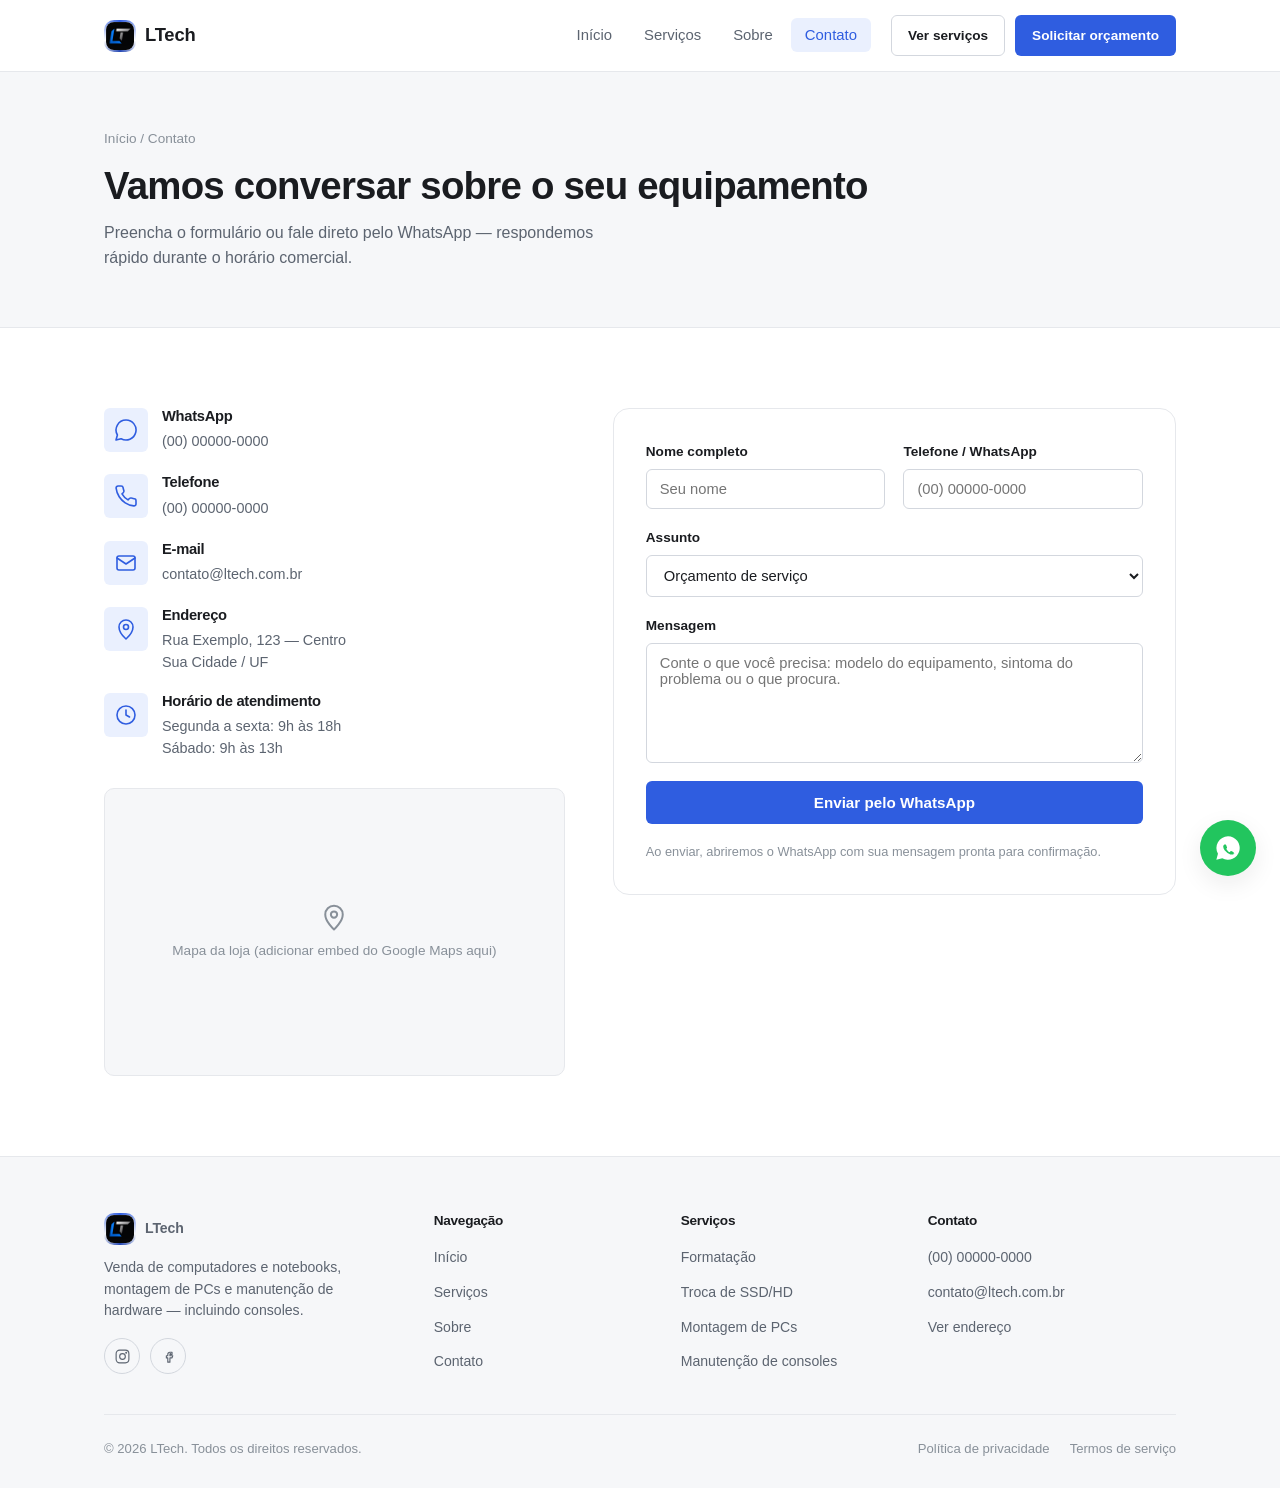
==== contato.html @ 45479188 "Initial commit: site institucional da LTech Site estatico (HTML/CSS/JS) com Home, Servicos, Sobre e " ====
<!DOCTYPE html>
<html lang="pt-BR">
<head>
<meta charset="UTF-8">
<meta name="viewport" content="width=device-width, initial-scale=1.0">
<title>Contato — LTech</title>
<meta name="description" content="Fale com a LTech: WhatsApp, telefone, e-mail e formulário de orçamento para serviços e produtos.">
<link rel="icon" type="image/png" href="images/logo-icon.png">
<link rel="stylesheet" href="css/style.css">
</head>
<body>

<header class="site-header">
  <div class="container">
    <a href="index.html" class="logo">
      <div class="photo-frame photo-frame-sm">
        <div class="photo-frame-inner">
          <img src="images/logo-icon.png" alt="LTech Informática" class="logo-mark">
        </div>
      </div>
      LTech
    </a>
    <nav class="nav">
      <ul class="nav-links">
        <li><a href="index.html">Início</a></li>
        <li><a href="servicos.html">Serviços</a></li>
        <li><a href="sobre.html">Sobre</a></li>
        <li><a href="contato.html">Contato</a></li>
      </ul>
      <div class="nav-cta">
        <a href="servicos.html" class="btn btn-outline btn-sm">Ver serviços</a>
        <a href="contato.html" class="btn btn-primary btn-sm">Solicitar orçamento</a>
      </div>
      <button class="nav-toggle" aria-label="Abrir menu">
        <svg class="icon" viewBox="0 0 24 24"><line x1="3" y1="6" x2="21" y2="6"/><line x1="3" y1="12" x2="21" y2="12"/><line x1="3" y1="18" x2="21" y2="18"/></svg>
      </button>
    </nav>
  </div>
</header>

<main>

  <section class="page-hero">
    <div class="container">
      <div class="breadcrumb"><a href="index.html">Início</a> / Contato</div>
      <h1>Vamos conversar sobre o seu equipamento</h1>
      <p>Preencha o formulário ou fale direto pelo WhatsApp — respondemos rápido durante o horário comercial.</p>
    </div>
  </section>

  <section class="section">
    <div class="container">
      <div class="contact-wrap">

        <div class="contact-info">
          <div class="contact-info-item">
            <div class="card-icon" style="margin-bottom:0;">
              <svg class="icon" viewBox="0 0 24 24"><path d="M12 2a10 10 0 0 0-8.6 15L2 22l5.1-1.3A10 10 0 1 0 12 2z"/></svg>
            </div>
            <div>
              <h3>WhatsApp</h3>
              <a href="https://wa.me/5500000000000" target="_blank">(00) 00000-0000</a>
            </div>
          </div>

          <div class="contact-info-item">
            <div class="card-icon" style="margin-bottom:0;">
              <svg class="icon" viewBox="0 0 24 24"><path d="M22 16.9v3a2 2 0 0 1-2.2 2 19.8 19.8 0 0 1-8.6-3.1 19.5 19.5 0 0 1-6-6A19.8 19.8 0 0 1 2.1 4.2 2 2 0 0 1 4.1 2h3a2 2 0 0 1 2 1.7c.1.9.4 1.8.7 2.7a2 2 0 0 1-.4 2.1L8 9.9a16 16 0 0 0 6 6l1.4-1.4a2 2 0 0 1 2.1-.4c.9.3 1.8.6 2.7.7A2 2 0 0 1 22 16.9z"/></svg>
            </div>
            <div>
              <h3>Telefone</h3>
              <a href="tel:+5500000000000">(00) 00000-0000</a>
            </div>
          </div>

          <div class="contact-info-item">
            <div class="card-icon" style="margin-bottom:0;">
              <svg class="icon" viewBox="0 0 24 24"><rect x="3" y="5" width="18" height="14" rx="2"/><polyline points="3 7 12 13 21 7"/></svg>
            </div>
            <div>
              <h3>E-mail</h3>
              <a href="mailto:contato@ltech.com.br">contato@ltech.com.br</a>
            </div>
          </div>

          <div class="contact-info-item">
            <div class="card-icon" style="margin-bottom:0;">
              <svg class="icon" viewBox="0 0 24 24"><path d="M12 22s7-6.2 7-12a7 7 0 0 0-14 0c0 5.8 7 12 7 12z"/><circle cx="12" cy="10" r="2.5"/></svg>
            </div>
            <div>
              <h3>Endereço</h3>
              <p>Rua Exemplo, 123 — Centro<br>Sua Cidade / UF</p>
            </div>
          </div>

          <div class="contact-info-item">
            <div class="card-icon" style="margin-bottom:0;">
              <svg class="icon" viewBox="0 0 24 24"><circle cx="12" cy="12" r="9"/><polyline points="12 7 12 12 15.5 14"/></svg>
            </div>
            <div>
              <h3>Horário de atendimento</h3>
              <p>Segunda a sexta: 9h às 18h<br>Sábado: 9h às 13h</p>
            </div>
          </div>

          <div class="map-placeholder">
            <svg class="icon" viewBox="0 0 24 24"><path d="M12 22s7-6.2 7-12a7 7 0 0 0-14 0c0 5.8 7 12 7 12z"/><circle cx="12" cy="10" r="2.5"/></svg>
            Mapa da loja (adicionar embed do Google Maps aqui)
          </div>
        </div>

        <form class="contact-form">
          <div class="form-success">
            <svg class="icon" viewBox="0 0 24 24" style="width:18px;height:18px;"><polyline points="20 6 9 17 4 12"/></svg>
            Mensagem pronta! Abrimos o WhatsApp para você confirmar o envio.
          </div>

          <div class="form-row">
            <div class="field">
              <label for="nome">Nome completo</label>
              <input type="text" id="nome" name="nome" placeholder="Seu nome" required>
            </div>
            <div class="field">
              <label for="telefone">Telefone / WhatsApp</label>
              <input type="tel" id="telefone" name="telefone" placeholder="(00) 00000-0000" required>
            </div>
          </div>

          <div class="field">
            <label for="assunto">Assunto</label>
            <select id="assunto" name="assunto">
              <option value="Orçamento de serviço">Orçamento de serviço</option>
              <option value="Compra de computador/notebook">Compra de computador/notebook</option>
              <option value="Montagem de PC gamer">Montagem de PC gamer</option>
              <option value="Manutenção de console">Manutenção de console</option>
              <option value="Outro assunto">Outro assunto</option>
            </select>
          </div>

          <div class="field">
            <label for="mensagem">Mensagem</label>
            <textarea id="mensagem" name="mensagem" placeholder="Conte o que você precisa: modelo do equipamento, sintoma do problema ou o que procura." required></textarea>
          </div>

          <button type="submit" class="btn btn-primary btn-block">Enviar pelo WhatsApp</button>
          <p class="form-note">Ao enviar, abriremos o WhatsApp com sua mensagem pronta para confirmação.</p>
        </form>

      </div>
    </div>
  </section>

</main>

<footer class="site-footer">
  <div class="container">
    <div class="footer-grid">
      <div>
        <a href="index.html" class="logo">
          <div class="photo-frame photo-frame-sm">
        <div class="photo-frame-inner">
          <img src="images/logo-icon.png" alt="LTech Informática" class="logo-mark">
        </div>
      </div>
          LTech
        </a>
        <p>Venda de computadores e notebooks, montagem de PCs e manutenção de hardware — incluindo consoles.</p>
        <div class="footer-social">
          <a href="#" aria-label="Instagram">
            <svg class="icon" viewBox="0 0 24 24"><rect x="3" y="3" width="18" height="18" rx="5"/><circle cx="12" cy="12" r="4"/><circle cx="17.2" cy="6.8" r="0.6"/></svg>
          </a>
          <a href="#" aria-label="Facebook">
            <svg class="icon" viewBox="0 0 24 24"><path d="M14 9h3V6h-3c-1.7 0-3 1.3-3 3v2H9v3h2v6h3v-6h3l1-3h-4V9c0-.6.4-1 1-1z"/></svg>
          </a>
        </div>
      </div>
      <div>
        <h4>Navegação</h4>
        <ul>
          <li><a href="index.html">Início</a></li>
          <li><a href="servicos.html">Serviços</a></li>
          <li><a href="sobre.html">Sobre</a></li>
          <li><a href="contato.html">Contato</a></li>
        </ul>
      </div>
      <div>
        <h4>Serviços</h4>
        <ul>
          <li><a href="servicos.html">Formatação</a></li>
          <li><a href="servicos.html">Troca de SSD/HD</a></li>
          <li><a href="servicos.html">Montagem de PCs</a></li>
          <li><a href="servicos.html">Manutenção de consoles</a></li>
        </ul>
      </div>
      <div>
        <h4>Contato</h4>
        <ul>
          <li><a href="tel:+5500000000000">(00) 00000-0000</a></li>
          <li><a href="mailto:contato@ltech.com.br">contato@ltech.com.br</a></li>
          <li><a href="contato.html">Ver endereço</a></li>
        </ul>
      </div>
    </div>
    <div class="footer-bottom">
      <span>© <span id="year"></span> LTech. Todos os direitos reservados.</span>
      <div class="footer-bottom-links">
        <a href="#">Política de privacidade</a>
        <a href="#">Termos de serviço</a>
      </div>
    </div>
  </div>
</footer>

<a class="whatsapp-float" href="https://wa.me/5500000000000" target="_blank" aria-label="Falar no WhatsApp">
  <svg class="icon" viewBox="0 0 24 24"><path d="M12 2a10 10 0 0 0-8.6 15L2 22l5.1-1.3A10 10 0 1 0 12 2zm5.8 14.2c-.2.7-1.4 1.3-2 1.4-.5.1-1.1.1-1.8-.1a11 11 0 0 1-4.9-3.5 5.6 5.6 0 0 1-1.2-3c0-1 .5-1.5.7-1.7.2-.2.5-.3.7-.3h.5c.2 0 .4 0 .6.5l.7 1.8c.1.2.1.4 0 .6l-.4.5c-.1.2-.2.3-.1.5.4.8 1 1.5 1.7 2 .3.3.6.5.8.6.2.1.4.1.5-.1l.6-.7c.2-.2.4-.2.6-.1l1.7.9c.2.1.4.2.4.4.1.2.1.7-.1 1.2z"/></svg>
</a>

<script src="js/main.js"></script>
</body>
</html>
---- css/style.css ----
/* =========================================================
   LTech — Design System
   Minimalista, tons neutros, um único acento de cor.
   ========================================================= */

:root {
  --bg: #ffffff;
  --bg-alt: #f6f7f9;
  --bg-inverse: #14161a;
  --text: #1a1c20;
  --text-muted: #5c6470;
  --text-soft: #889099;
  --border: #e6e8ec;
  --border-strong: #d3d7de;
  --accent: #2f5de0;
  --accent-dark: #2447b3;
  --accent-soft: #eaf0fe;
  --success: #1c8a5c;

  --radius-sm: 6px;
  --radius-md: 10px;
  --radius-lg: 16px;

  --shadow-sm: 0 1px 2px rgba(20, 22, 26, 0.06);
  --shadow-md: 0 8px 24px rgba(20, 22, 26, 0.08);

  --container: 1120px;
  --header-h: 72px;

  --font: -apple-system, BlinkMacSystemFont, "Segoe UI", Roboto, "Helvetica Neue", Arial, sans-serif;
}

@media (prefers-color-scheme: dark) {
  :root {
    --bg: #121316;
    --bg-alt: #191b1f;
    --bg-inverse: #f6f7f9;
    --text: #eceef1;
    --text-muted: #a3aab5;
    --text-soft: #767e8a;
    --border: #2a2d33;
    --border-strong: #383c44;
    --accent: #6b8cf5;
    --accent-dark: #8aa4f7;
    --accent-soft: #1c2333;
    --shadow-sm: 0 1px 2px rgba(0, 0, 0, 0.3);
    --shadow-md: 0 8px 24px rgba(0, 0, 0, 0.35);
  }
}

* {
  box-sizing: border-box;
}

html {
  scroll-behavior: smooth;
}

body {
  margin: 0;
  font-family: var(--font);
  background: var(--bg);
  color: var(--text);
  line-height: 1.55;
  -webkit-font-smoothing: antialiased;
}

img,
svg {
  max-width: 100%;
  display: block;
}

a {
  color: inherit;
  text-decoration: none;
}

ul {
  margin: 0;
  padding: 0;
  list-style: none;
}

h1, h2, h3, h4 {
  margin: 0;
  font-weight: 650;
  letter-spacing: -0.02em;
  line-height: 1.2;
}

p {
  margin: 0;
}

.container {
  max-width: var(--container);
  margin: 0 auto;
  padding: 0 24px;
}

.icon {
  width: 24px;
  height: 24px;
  stroke: currentColor;
  fill: none;
  stroke-width: 1.6;
  stroke-linecap: round;
  stroke-linejoin: round;
}

/* ---------- Buttons ---------- */

.btn {
  display: inline-flex;
  align-items: center;
  justify-content: center;
  gap: 8px;
  padding: 12px 22px;
  border-radius: var(--radius-sm);
  font-size: 0.95rem;
  font-weight: 600;
  border: 1px solid transparent;
  cursor: pointer;
  transition: background 0.15s ease, border-color 0.15s ease, transform 0.1s ease, color 0.15s ease;
  white-space: nowrap;
}

.btn:active {
  transform: translateY(1px);
}

.btn-primary {
  background: var(--accent);
  color: #fff;
}

.btn-primary:hover {
  background: var(--accent-dark);
}

.btn-outline {
  background: transparent;
  border-color: var(--border-strong);
  color: var(--text);
}

.btn-outline:hover {
  border-color: var(--accent);
  color: var(--accent);
}

.btn-block {
  width: 100%;
}

.btn-sm {
  padding: 9px 16px;
  font-size: 0.85rem;
}

/* ---------- Header ---------- */

.site-header {
  position: sticky;
  top: 0;
  z-index: 100;
  height: var(--header-h);
  display: flex;
  align-items: center;
  background: color-mix(in srgb, var(--bg) 88%, transparent);
  backdrop-filter: blur(10px);
  border-bottom: 1px solid var(--border);
}

.site-header .container {
  display: flex;
  align-items: center;
  justify-content: space-between;
  width: 100%;
}

.logo {
  display: flex;
  align-items: center;
  gap: 9px;
  font-size: 1.15rem;
  font-weight: 700;
  letter-spacing: -0.01em;
}

.logo .mark {
  width: 30px;
  height: 30px;
  border-radius: 8px;
  background: var(--accent);
  display: flex;
  align-items: center;
  justify-content: center;
  color: #fff;
  font-size: 0.95rem;
  font-weight: 800;
}

.logo .logo-mark {
  width: 32px;
  height: 32px;
  border-radius: 8px;
  object-fit: cover;
  flex-shrink: 0;
  display: block;
}

.nav {
  display: flex;
  align-items: center;
  gap: 8px;
}

.nav-links {
  display: flex;
  align-items: center;
  gap: 4px;
}

.nav-links a {
  padding: 9px 14px;
  border-radius: var(--radius-sm);
  font-size: 0.93rem;
  font-weight: 500;
  color: var(--text-muted);
  transition: background 0.15s ease, color 0.15s ease;
}

.nav-links a:hover {
  color: var(--text);
  background: var(--bg-alt);
}

.nav-links a.active {
  color: var(--accent);
  background: var(--accent-soft);
}

.nav-cta {
  display: flex;
  align-items: center;
  gap: 10px;
  margin-left: 12px;
}

.nav-toggle {
  display: none;
  background: none;
  border: none;
  padding: 8px;
  cursor: pointer;
  color: var(--text);
}

.nav-toggle .icon {
  width: 26px;
  height: 26px;
}

/* ---------- Hero ---------- */

.hero {
  padding: 88px 0 72px;
  border-bottom: 1px solid var(--border);
}

.hero .container {
  display: grid;
  grid-template-columns: 1.1fr 0.9fr;
  gap: 56px;
  align-items: center;
}

.eyebrow {
  display: inline-flex;
  align-items: center;
  gap: 8px;
  font-size: 0.8rem;
  font-weight: 700;
  text-transform: uppercase;
  letter-spacing: 0.06em;
  color: var(--accent);
  background: var(--accent-soft);
  padding: 6px 12px;
  border-radius: 999px;
  margin-bottom: 20px;
}

.hero h1 {
  font-size: clamp(2.1rem, 3.6vw, 3.1rem);
  margin-bottom: 20px;
}

.hero p.lead {
  font-size: 1.08rem;
  color: var(--text-muted);
  max-width: 46ch;
  margin-bottom: 32px;
}

.hero-actions {
  display: flex;
  gap: 12px;
  flex-wrap: wrap;
}

.hero-stats {
  display: flex;
  gap: 32px;
  margin-top: 48px;
  padding-top: 28px;
  border-top: 1px solid var(--border);
}

.hero-stats div strong {
  display: block;
  font-size: 1.5rem;
  font-weight: 700;
  color: var(--text);
}

.hero-stats div span {
  font-size: 0.85rem;
  color: var(--text-soft);
}

.hero-visual {
  display: flex;
  align-items: center;
  justify-content: center;
  aspect-ratio: 4 / 3.4;
}

.hero-visual .photo-frame {
  width: 100%;
  height: 100%;
}

.hero-visual .icon {
  width: 46%;
  height: 46%;
  stroke-width: 1;
  color: var(--accent);
}

.hero-visual img {
  width: 100%;
  height: 100%;
  object-fit: cover;
  display: block;
}

/* ---------- Sections ---------- */

.section {
  padding: 80px 0;
}

.section-alt {
  background: var(--bg-alt);
  border-top: 1px solid var(--border);
  border-bottom: 1px solid var(--border);
}

.section-head {
  max-width: 620px;
  margin-bottom: 48px;
}

.section-head.center {
  margin-left: auto;
  margin-right: auto;
  text-align: center;
}

.section-head .eyebrow {
  margin-bottom: 14px;
}

.section-head h2 {
  font-size: clamp(1.6rem, 2.6vw, 2.2rem);
  margin-bottom: 14px;
}

.section-head p {
  color: var(--text-muted);
  font-size: 1rem;
}

/* ---------- Cards / Grids ---------- */

.grid {
  display: grid;
  gap: 24px;
}

.grid-3 {
  grid-template-columns: repeat(3, 1fr);
}

.grid-4 {
  grid-template-columns: repeat(4, 1fr);
}

.grid-2 {
  grid-template-columns: repeat(2, 1fr);
}

.card {
  background: var(--bg);
  border: 1px solid var(--border);
  border-radius: var(--radius-md);
  padding: 28px;
  transition: border-color 0.15s ease, box-shadow 0.15s ease, transform 0.15s ease;
}

.card:hover {
  border-color: var(--border-strong);
  box-shadow: var(--shadow-sm);
  transform: translateY(-2px);
}

.card-icon {
  width: 44px;
  height: 44px;
  border-radius: var(--radius-sm);
  background: var(--accent-soft);
  color: var(--accent);
  display: flex;
  align-items: center;
  justify-content: center;
  margin-bottom: 18px;
}

.card-photo {
  width: 100%;
  aspect-ratio: 16 / 10;
  border-radius: var(--radius-sm);
  overflow: hidden;
  margin-bottom: 18px;
  background: var(--bg-alt);
}

.card-photo img {
  width: 100%;
  height: 100%;
  object-fit: cover;
  display: block;
}

.card h3 {
  font-size: 1.05rem;
  margin-bottom: 10px;
}

.card p {
  color: var(--text-muted);
  font-size: 0.92rem;
}

.card .price {
  margin-top: 16px;
  font-weight: 700;
  color: var(--accent);
}

.card ul {
  margin-top: 14px;
  display: flex;
  flex-direction: column;
  gap: 8px;
}

.card ul li {
  font-size: 0.88rem;
  color: var(--text-muted);
  display: flex;
  gap: 8px;
  align-items: flex-start;
}

.card ul li .icon {
  width: 16px;
  height: 16px;
  color: var(--success);
  margin-top: 3px;
  flex-shrink: 0;
}

/* ---------- Product cards ---------- */

.product-card {
  background: var(--bg);
  border: 1px solid var(--border);
  border-radius: var(--radius-md);
  overflow: hidden;
  display: flex;
  flex-direction: column;
  transition: border-color 0.15s ease, box-shadow 0.15s ease, transform 0.15s ease;
}

.product-card:hover {
  border-color: var(--border-strong);
  box-shadow: var(--shadow-sm);
  transform: translateY(-2px);
}

.product-media {
  aspect-ratio: 16 / 11;
  background: var(--bg-alt);
  border-bottom: 1px solid var(--border);
  display: flex;
  align-items: center;
  justify-content: center;
  position: relative;
}

.product-media .icon {
  width: 34%;
  height: 34%;
  stroke-width: 1;
  color: var(--text-soft);
}

.badge {
  position: absolute;
  top: 12px;
  left: 12px;
  background: var(--accent);
  color: #fff;
  font-size: 0.72rem;
  font-weight: 700;
  padding: 4px 9px;
  border-radius: 999px;
  text-transform: uppercase;
  letter-spacing: 0.03em;
}

.badge-outline {
  background: var(--bg);
  color: var(--text-muted);
  border: 1px solid var(--border-strong);
}

.product-body {
  padding: 20px;
  display: flex;
  flex-direction: column;
  gap: 10px;
  flex: 1;
}

.product-body .category {
  font-size: 0.76rem;
  font-weight: 700;
  text-transform: uppercase;
  letter-spacing: 0.05em;
  color: var(--accent);
}

.product-body h3 {
  font-size: 1.05rem;
}

.specs {
  display: flex;
  flex-wrap: wrap;
  gap: 6px;
  margin: 4px 0 6px;
}

.specs span {
  font-size: 0.78rem;
  color: var(--text-muted);
  background: var(--bg-alt);
  border: 1px solid var(--border);
  padding: 4px 9px;
  border-radius: 999px;
}

.product-footer {
  margin-top: auto;
  display: flex;
  align-items: center;
  justify-content: space-between;
  padding-top: 12px;
  border-top: 1px solid var(--border);
}

.product-price strong {
  font-size: 1.2rem;
  color: var(--text);
}

.product-price span {
  display: block;
  font-size: 0.72rem;
  color: var(--text-soft);
}

/* ---------- Filters (Produtos) ---------- */

.filters {
  display: flex;
  flex-wrap: wrap;
  gap: 10px;
  margin-bottom: 36px;
}

.filter-btn {
  padding: 9px 16px;
  border-radius: 999px;
  border: 1px solid var(--border-strong);
  background: var(--bg);
  color: var(--text-muted);
  font-size: 0.87rem;
  font-weight: 600;
  cursor: pointer;
  transition: all 0.15s ease;
}

.filter-btn:hover {
  border-color: var(--accent);
  color: var(--accent);
}

.filter-btn.active {
  background: var(--accent);
  border-color: var(--accent);
  color: #fff;
}

/* ---------- Process / Steps ---------- */

.steps {
  display: grid;
  grid-template-columns: repeat(4, 1fr);
  gap: 24px;
  counter-reset: step;
}

.step {
  position: relative;
  padding-top: 8px;
}

.step .num {
  display: inline-flex;
  align-items: center;
  justify-content: center;
  width: 36px;
  height: 36px;
  border-radius: 50%;
  background: var(--text);
  color: var(--bg);
  font-weight: 700;
  font-size: 0.95rem;
  margin-bottom: 16px;
}

.step h3 {
  font-size: 1rem;
  margin-bottom: 8px;
}

.step p {
  font-size: 0.88rem;
  color: var(--text-muted);
}

/* ---------- Testimonials ---------- */

.quote-card {
  background: var(--bg);
  border: 1px solid var(--border);
  border-radius: var(--radius-md);
  padding: 26px;
}

.quote-card p {
  font-size: 0.95rem;
  color: var(--text);
  margin-bottom: 18px;
}

.quote-author {
  display: flex;
  align-items: center;
  gap: 12px;
}

.quote-author .avatar {
  width: 38px;
  height: 38px;
  border-radius: 50%;
  background: var(--accent-soft);
  color: var(--accent);
  display: flex;
  align-items: center;
  justify-content: center;
  font-weight: 700;
  font-size: 0.85rem;
}

.quote-author strong {
  display: block;
  font-size: 0.88rem;
}

.quote-author span {
  font-size: 0.78rem;
  color: var(--text-soft);
}

.stars {
  display: flex;
  gap: 2px;
  color: #e0a339;
  margin-bottom: 12px;
}

.stars .icon {
  width: 15px;
  height: 15px;
  fill: currentColor;
  stroke: none;
}

/* ---------- CTA band ---------- */

.cta-band {
  background: var(--bg-inverse);
  color: var(--bg);
  border-radius: var(--radius-lg);
  padding: 56px;
  display: flex;
  align-items: center;
  justify-content: space-between;
  gap: 32px;
  flex-wrap: wrap;
}

.cta-band h2 {
  font-size: 1.6rem;
  margin-bottom: 10px;
}

.cta-band p {
  color: color-mix(in srgb, var(--bg) 65%, transparent);
  max-width: 46ch;
}

.cta-band .btn-primary {
  background: var(--accent);
}

.cta-band .btn-outline {
  border-color: color-mix(in srgb, var(--bg) 30%, transparent);
  color: var(--bg);
}

.cta-band .btn-outline:hover {
  border-color: var(--bg);
}

/* ---------- Page hero (páginas internas) ---------- */

.page-hero {
  padding: 56px 0;
  border-bottom: 1px solid var(--border);
  background: var(--bg-alt);
}

.breadcrumb {
  font-size: 0.85rem;
  color: var(--text-soft);
  margin-bottom: 14px;
}

.breadcrumb a {
  color: var(--text-soft);
}

.breadcrumb a:hover {
  color: var(--accent);
}

.page-hero h1 {
  font-size: clamp(1.8rem, 3vw, 2.4rem);
  margin-bottom: 12px;
}

.page-hero p {
  color: var(--text-muted);
  max-width: 60ch;
  font-size: 1rem;
}

/* ---------- Sobre / valores ---------- */

.value-list {
  display: flex;
  flex-direction: column;
  gap: 22px;
}

.value-item {
  display: flex;
  gap: 16px;
}

.value-item .card-icon {
  flex-shrink: 0;
  margin-bottom: 0;
}

.value-item h3 {
  font-size: 0.98rem;
  margin-bottom: 6px;
}

.value-item p {
  color: var(--text-muted);
  font-size: 0.9rem;
}

.about-media {
  display: flex;
  align-items: center;
  justify-content: center;
}

.about-media .icon {
  width: 40%;
  height: 40%;
  stroke-width: 1;
  color: var(--accent);
}

.about-media img {
  width: 100%;
  height: auto;
  object-fit: contain;
  display: block;
}

/* Animated gradient frame — rotating conic-gradient ring around a photo */

.photo-frame {
  position: relative;
  width: 100%;
  padding: 3px;
  border-radius: var(--radius-lg);
  overflow: hidden;
  isolation: isolate;
}

.photo-frame::before {
  content: "";
  position: absolute;
  inset: -60%;
  background: conic-gradient(from 0deg, var(--accent), transparent 30%, var(--accent-dark), transparent 70%, var(--accent));
  animation: photo-frame-spin 6s linear infinite;
  z-index: 0;
}

.photo-frame-inner {
  position: relative;
  z-index: 1;
  background: var(--bg);
  border-radius: calc(var(--radius-lg) - 3px);
  overflow: hidden;
}

@keyframes photo-frame-spin {
  to {
    transform: rotate(360deg);
  }
}

@media (prefers-reduced-motion: reduce) {
  .photo-frame::before {
    animation: none;
  }
}

.photo-frame-sm {
  width: 32px;
  height: 32px;
  padding: 2px;
  border-radius: 10px;
  flex-shrink: 0;
}

.photo-frame-sm .photo-frame-inner {
  width: 100%;
  height: 100%;
  border-radius: 8px;
}

.photo-frame-sm .photo-frame-inner .logo-mark {
  width: 100%;
  height: 100%;
  border-radius: 0;
}

/* Flashier variant — RGB gamer-style rainbow gradient, spinning colors only */

.photo-frame-icon {
  width: 44px;
  height: 44px;
  padding: 3px;
  border-radius: 14px;
  flex-shrink: 0;
  margin-bottom: 18px;
}

.photo-frame-icon::before {
  background: conic-gradient(from 0deg, #ff0040, #ff8a00, #ffee00, #2bd94d, #00c2ff, #7b2fff, #ff0040);
  animation: photo-frame-spin 3s linear infinite;
}

.photo-frame-icon .photo-frame-inner {
  width: 100%;
  height: 100%;
  border-radius: 11px;
  background: var(--accent-soft);
  display: flex;
  align-items: center;
  justify-content: center;
}

.photo-frame-icon .photo-frame-inner .icon {
  width: 22px;
  height: 22px;
  color: var(--accent);
}

@media (prefers-reduced-motion: reduce) {
  .photo-frame-icon::before {
    animation: none;
  }
}

/* Flashy frame around a whole card, not just its photo */

.photo-frame-flashy {
  width: 100%;
  padding: 3px;
  border-radius: calc(var(--radius-md) + 3px);
}

.photo-frame-flashy::before {
  background: conic-gradient(from 0deg, #ff0040, #ff8a00, #ffee00, #2bd94d, #00c2ff, #7b2fff, #ff0040);
  animation: photo-frame-spin 4s linear infinite;
}

.photo-frame-flashy .photo-frame-inner {
  border-radius: var(--radius-md);
  height: 100%;
}

.card-plain {
  border: none;
  height: 100%;
}

@media (prefers-reduced-motion: reduce) {
  .photo-frame-flashy,
  .photo-frame-flashy::before {
    animation: none;
  }
}

.timeline {
  display: flex;
  flex-direction: column;
  gap: 0;
}

.timeline-item {
  display: grid;
  grid-template-columns: 90px 1fr;
  gap: 20px;
  padding: 22px 0;
  border-top: 1px solid var(--border);
}

.timeline-item:last-child {
  border-bottom: 1px solid var(--border);
}

.timeline-item .year {
  font-weight: 700;
  color: var(--accent);
}

.timeline-item h3 {
  font-size: 0.98rem;
  margin-bottom: 6px;
}

.timeline-item p {
  color: var(--text-muted);
  font-size: 0.9rem;
}

/* ---------- Contato ---------- */

.contact-wrap {
  display: grid;
  grid-template-columns: 0.9fr 1.1fr;
  gap: 48px;
  align-items: start;
}

.contact-info {
  display: flex;
  flex-direction: column;
  gap: 20px;
}

.contact-info-item {
  display: flex;
  gap: 14px;
  align-items: flex-start;
}

.contact-info-item h3 {
  font-size: 0.92rem;
  margin-bottom: 4px;
}

.contact-info-item p, .contact-info-item a {
  font-size: 0.9rem;
  color: var(--text-muted);
}

.contact-info-item a:hover {
  color: var(--accent);
}

.map-placeholder {
  margin-top: 8px;
  aspect-ratio: 16/10;
  background: var(--bg-alt);
  border: 1px solid var(--border);
  border-radius: var(--radius-md);
  display: flex;
  align-items: center;
  justify-content: center;
  color: var(--text-soft);
  flex-direction: column;
  gap: 8px;
  font-size: 0.85rem;
  text-align: center;
  padding: 20px;
}

.map-placeholder .icon {
  width: 30px;
  height: 30px;
}

form.contact-form {
  background: var(--bg);
  border: 1px solid var(--border);
  border-radius: var(--radius-lg);
  padding: 32px;
  display: flex;
  flex-direction: column;
  gap: 18px;
}

.form-row {
  display: grid;
  grid-template-columns: 1fr 1fr;
  gap: 18px;
}

.field {
  display: flex;
  flex-direction: column;
  gap: 7px;
}

.field label {
  font-size: 0.85rem;
  font-weight: 600;
  color: var(--text);
}

.field input,
.field select,
.field textarea {
  font-family: var(--font);
  font-size: 0.92rem;
  padding: 11px 13px;
  border-radius: var(--radius-sm);
  border: 1px solid var(--border-strong);
  background: var(--bg);
  color: var(--text);
  transition: border-color 0.15s ease, box-shadow 0.15s ease;
}

.field input:focus,
.field select:focus,
.field textarea:focus {
  outline: none;
  border-color: var(--accent);
  box-shadow: 0 0 0 3px var(--accent-soft);
}

.field textarea {
  resize: vertical;
  min-height: 120px;
}

.form-note {
  font-size: 0.8rem;
  color: var(--text-soft);
}

.form-success {
  display: none;
  align-items: center;
  gap: 10px;
  background: var(--accent-soft);
  color: var(--accent-dark);
  border-radius: var(--radius-sm);
  padding: 12px 14px;
  font-size: 0.88rem;
  font-weight: 600;
}

.form-success.visible {
  display: flex;
}

/* ---------- FAQ ---------- */

.faq {
  display: flex;
  flex-direction: column;
  gap: 12px;
}

.faq-item {
  border: 1px solid var(--border);
  border-radius: var(--radius-md);
  overflow: hidden;
  background: var(--bg);
}

.faq-question {
  width: 100%;
  display: flex;
  align-items: center;
  justify-content: space-between;
  gap: 16px;
  padding: 18px 20px;
  background: none;
  border: none;
  text-align: left;
  font-family: var(--font);
  font-size: 0.95rem;
  font-weight: 600;
  color: var(--text);
  cursor: pointer;
}

.faq-question .icon {
  width: 18px;
  height: 18px;
  flex-shrink: 0;
  transition: transform 0.2s ease;
  color: var(--text-soft);
}

.faq-item.open .faq-question .icon {
  transform: rotate(45deg);
  color: var(--accent);
}

.faq-answer {
  max-height: 0;
  overflow: hidden;
  transition: max-height 0.22s ease;
}

.faq-answer p {
  padding: 0 20px 18px;
  color: var(--text-muted);
  font-size: 0.9rem;
}

/* ---------- Footer ---------- */

.site-footer {
  background: var(--bg-alt);
  border-top: 1px solid var(--border);
  padding: 56px 0 28px;
}

.footer-grid {
  display: grid;
  grid-template-columns: 1.4fr 1fr 1fr 1.2fr;
  gap: 40px;
  padding-bottom: 40px;
}

.footer-grid p {
  color: var(--text-muted);
  font-size: 0.88rem;
  margin-top: 12px;
  max-width: 32ch;
}

.footer-grid h4 {
  font-size: 0.85rem;
  margin-bottom: 16px;
}

.footer-grid ul {
  display: flex;
  flex-direction: column;
  gap: 10px;
}

.footer-grid a {
  font-size: 0.88rem;
  color: var(--text-muted);
}

.footer-grid a:hover {
  color: var(--accent);
}

.footer-social {
  display: flex;
  gap: 10px;
  margin-top: 16px;
}

.footer-social a {
  width: 36px;
  height: 36px;
  border-radius: 50%;
  border: 1px solid var(--border-strong);
  display: flex;
  align-items: center;
  justify-content: center;
  color: var(--text-muted);
}

.footer-social a:hover {
  border-color: var(--accent);
  color: var(--accent);
}

.footer-social .icon {
  width: 17px;
  height: 17px;
}

.footer-bottom {
  border-top: 1px solid var(--border);
  padding-top: 24px;
  display: flex;
  align-items: center;
  justify-content: space-between;
  flex-wrap: wrap;
  gap: 12px;
  font-size: 0.82rem;
  color: var(--text-soft);
}

.footer-bottom-links {
  display: flex;
  gap: 20px;
}

.footer-bottom-links a:hover {
  color: var(--accent);
}

/* ---------- WhatsApp float button ---------- */

.whatsapp-float {
  position: fixed;
  bottom: 24px;
  right: 24px;
  width: 56px;
  height: 56px;
  border-radius: 50%;
  background: #22c55e;
  color: #fff;
  display: flex;
  align-items: center;
  justify-content: center;
  box-shadow: var(--shadow-md);
  z-index: 90;
  transition: transform 0.15s ease;
}

.whatsapp-float:hover {
  transform: scale(1.06);
}

.whatsapp-float .icon {
  width: 28px;
  height: 28px;
  stroke: none;
  fill: #fff;
}

/* ---------- Utilities ---------- */

.text-center {
  text-align: center;
}

.mt-lg {
  margin-top: 48px;
}

/* =========================================================
   Responsive
   ========================================================= */

@media (max-width: 980px) {
  .grid-4 {
    grid-template-columns: repeat(2, 1fr);
  }
  .grid-3 {
    grid-template-columns: repeat(2, 1fr);
  }
  .steps {
    grid-template-columns: repeat(2, 1fr);
  }
  .hero .container {
    grid-template-columns: 1fr;
  }
  .hero-visual {
    order: -1;
    max-width: 420px;
    margin: 0 auto;
  }
  .footer-grid {
    grid-template-columns: 1fr 1fr;
  }
  .contact-wrap {
    grid-template-columns: 1fr;
  }
}

@media (max-width: 720px) {
  .nav-links,
  .nav-cta .btn-outline {
    display: none;
  }
  .nav-toggle {
    display: flex;
  }
  .nav.open .nav-links {
    display: flex;
    position: absolute;
    top: var(--header-h);
    left: 0;
    right: 0;
    background: var(--bg);
    border-bottom: 1px solid var(--border);
    flex-direction: column;
    align-items: stretch;
    padding: 12px 24px 20px;
    gap: 2px;
  }
  .nav.open .nav-links a {
    padding: 12px 10px;
  }
  .grid-4,
  .grid-3,
  .grid-2,
  .steps {
    grid-template-columns: 1fr;
  }
  .footer-grid {
    grid-template-columns: 1fr;
    gap: 28px;
  }
  .form-row {
    grid-template-columns: 1fr;
  }
  .cta-band {
    flex-direction: column;
    text-align: center;
    padding: 40px 28px;
  }
  .hero {
    padding: 56px 0 48px;
  }
  .section {
    padding: 56px 0;
  }
}
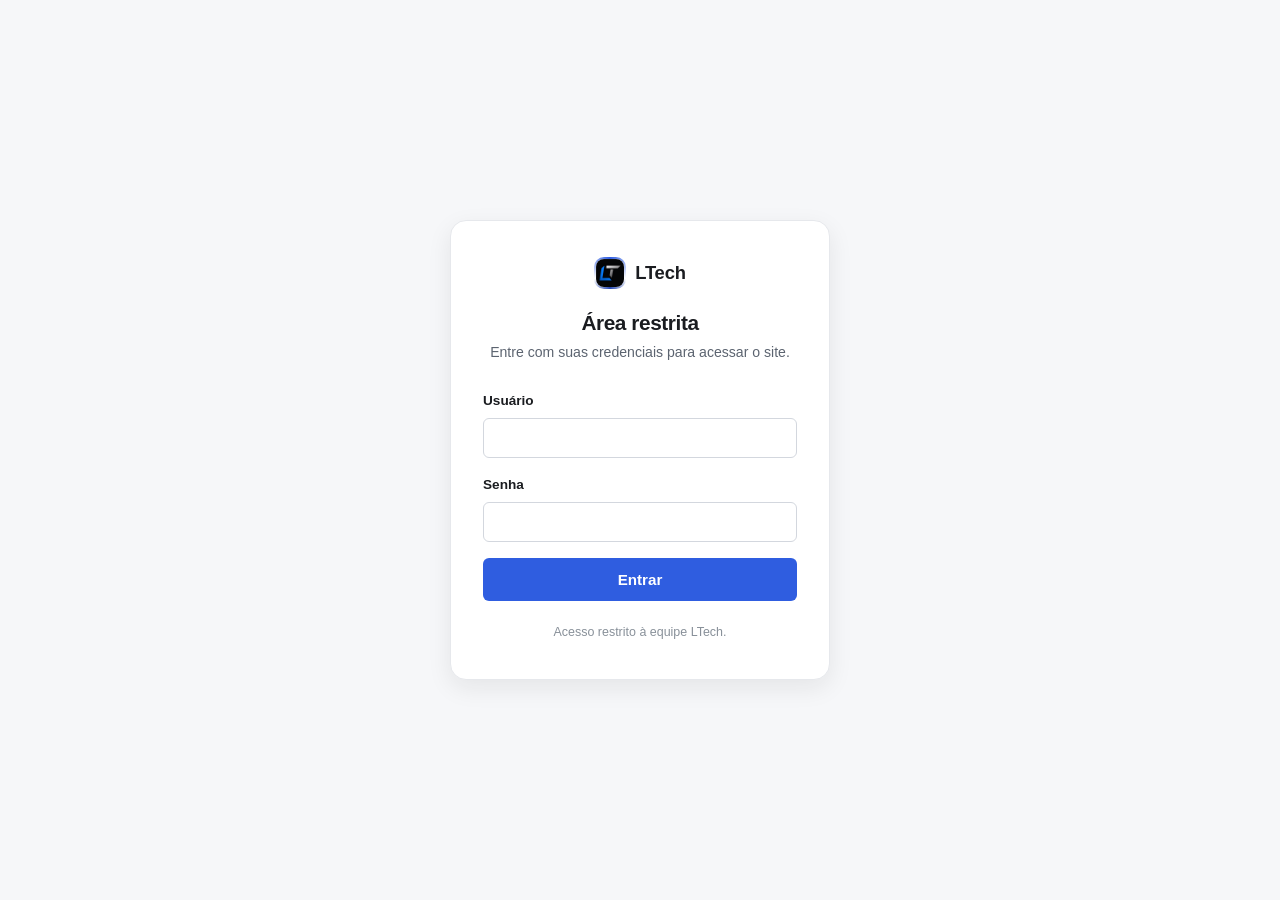
==== commit 388a1e20: "Add local login screen with session guard Adds a login page and a client-side session check on every" ====
--- a/contato.html
+++ b/contato.html
@@ -2,6 +2,11 @@
 <html lang="pt-BR">
 <head>
 <meta charset="UTF-8">
+<script>
+  if (sessionStorage.getItem('ltech_auth') !== '1') {
+    window.location.replace('login.html');
+  }
+</script>
 <meta name="viewport" content="width=device-width, initial-scale=1.0">
 <title>Contato — LTech</title>
 <meta name="description" content="Fale com a LTech: WhatsApp, telefone, e-mail e formulário de orçamento para serviços e produtos.">
@@ -26,6 +31,7 @@
         <li><a href="servicos.html">Serviços</a></li>
         <li><a href="sobre.html">Sobre</a></li>
         <li><a href="contato.html">Contato</a></li>
+        <li><a href="#" id="logout-link">Sair</a></li>
       </ul>
       <div class="nav-cta">
         <a href="servicos.html" class="btn btn-outline btn-sm">Ver serviços</a>
--- a/css/style.css
+++ b/css/style.css
@@ -1409,3 +1409,77 @@
     padding: 56px 0;
   }
 }
+
+/* =========================================================
+   Login
+   ========================================================= */
+
+.auth-page {
+  min-height: 100vh;
+  display: flex;
+  align-items: center;
+  justify-content: center;
+  padding: 24px;
+  background: var(--bg-alt);
+}
+
+.auth-card {
+  width: 100%;
+  max-width: 380px;
+  background: var(--bg);
+  border: 1px solid var(--border);
+  border-radius: var(--radius-lg);
+  padding: 36px 32px;
+  box-shadow: var(--shadow-md);
+}
+
+.auth-card .logo {
+  justify-content: center;
+  margin-bottom: 22px;
+}
+
+.auth-title {
+  text-align: center;
+  font-size: 1.3rem;
+  margin-bottom: 6px;
+}
+
+.auth-subtitle {
+  text-align: center;
+  color: var(--text-muted);
+  font-size: 0.88rem;
+  margin-bottom: 26px;
+}
+
+.auth-form {
+  display: flex;
+  flex-direction: column;
+  gap: 16px;
+}
+
+.auth-error {
+  display: none;
+  background: color-mix(in srgb, #dc2626 12%, transparent);
+  color: #b91c1c;
+  font-size: 0.85rem;
+  font-weight: 600;
+  padding: 10px 12px;
+  border-radius: var(--radius-sm);
+}
+
+.auth-error.visible {
+  display: block;
+}
+
+@media (prefers-color-scheme: dark) {
+  .auth-error {
+    color: #f87171;
+  }
+}
+
+.auth-note {
+  margin-top: 22px;
+  font-size: 0.78rem;
+  color: var(--text-soft);
+  text-align: center;
+}
